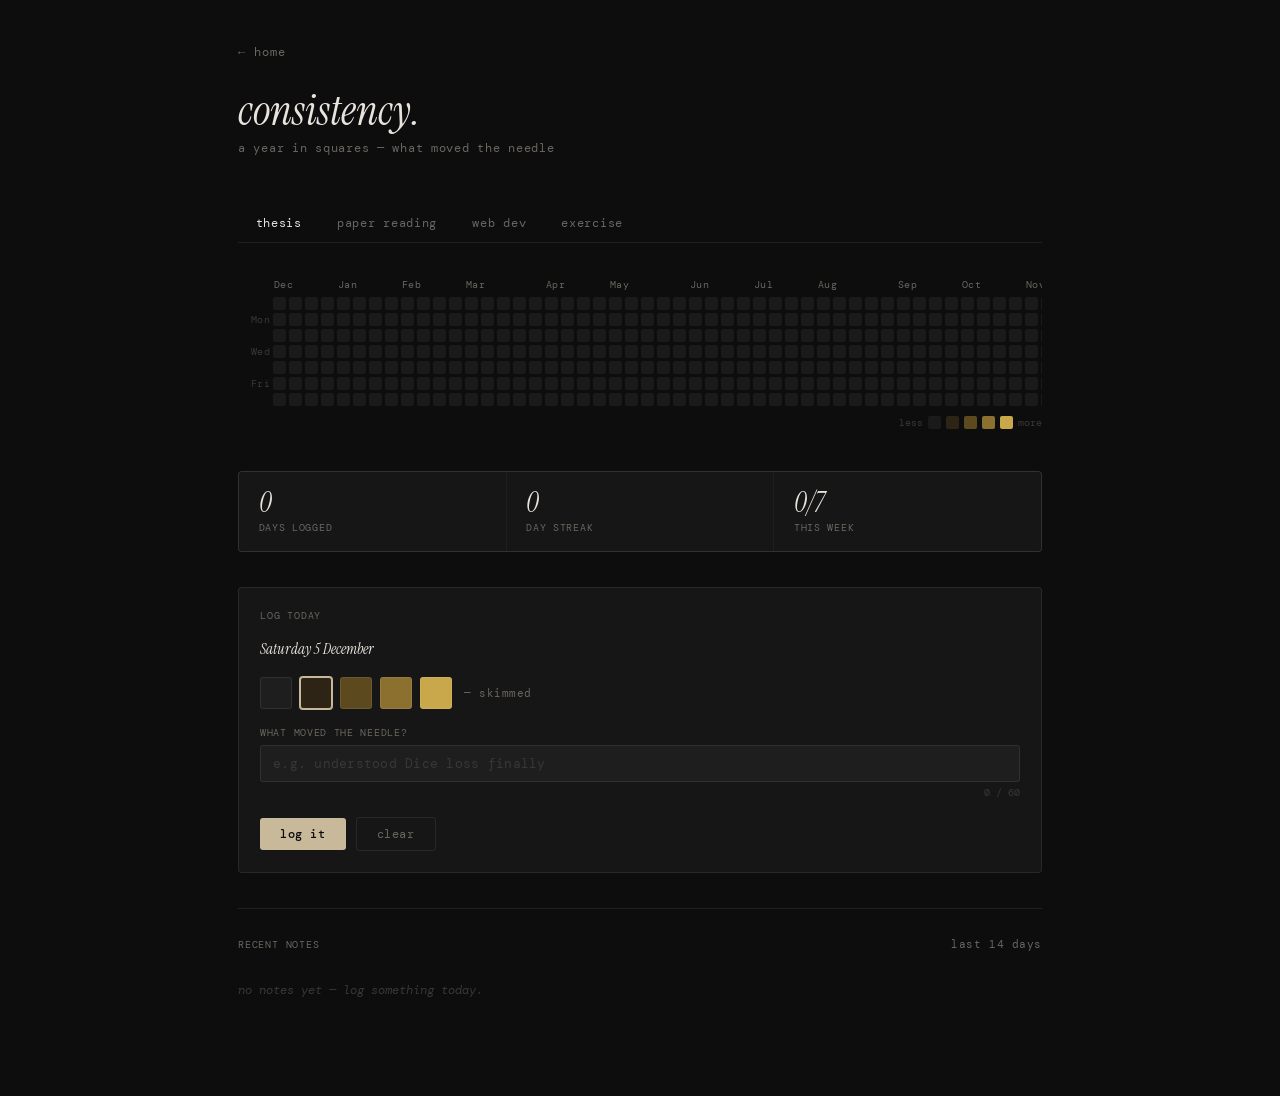
==== habit-tracker.html @ 5e2057b0 "created github like habit tracker" ====
<!DOCTYPE html>
<html lang="en">
<head>
<meta charset="UTF-8">
<meta name="viewport" content="width=device-width, initial-scale=1.0">
<title>Habit Tracker — Sanju</title>
<link rel="preconnect" href="https://fonts.googleapis.com">
<link href="https://fonts.googleapis.com/css2?family=Instrument+Serif:ital@0;1&family=DM+Mono:wght@300;400;500&display=swap" rel="stylesheet">
<style>
  *, *::before, *::after { box-sizing: border-box; margin: 0; padding: 0; }
  :root {
    --bg: #0d0d0d; --surface: #161616; --surface2: #1e1e1e;
    --border: rgba(255,255,255,0.08); --border-hover: rgba(255,255,255,0.18);
    --text: #e8e3dc; --text-muted: #6b6660; --text-dim: #3a3835;
    --accent: #c8b99a; --font-serif: 'Instrument Serif', Georgia, serif;
    --font-mono: 'DM Mono', monospace;
  }
  html { background: var(--bg); color: var(--text); font-family: var(--font-mono); font-size: 14px; }
  body { min-height: 100vh; padding: 3rem 2rem 6rem; max-width: 860px; margin: 0 auto; }

  header { margin-bottom: 3.5rem; }
  header a { color: var(--text-muted); text-decoration: none; font-size: 12px; letter-spacing: 0.08em; display: inline-block; margin-bottom: 2rem; transition: color 0.2s; }
  header a:hover { color: var(--text); }
  header a::before { content: '← '; }
  h1 { font-family: var(--font-serif); font-size: clamp(2rem, 5vw, 3rem); font-weight: 400; font-style: italic; color: var(--text); line-height: 1.1; margin-bottom: 0.4rem; }
  .subtitle { color: var(--text-muted); font-size: 12px; letter-spacing: 0.06em; }

  .habits-nav { display: flex; gap: 0; border-bottom: 1px solid var(--border); margin-bottom: 2.5rem; overflow-x: auto; scrollbar-width: none; }
  .habits-nav::-webkit-scrollbar { display: none; }
  .hnav-btn { background: none; border: none; color: var(--text-muted); font-family: var(--font-mono); font-size: 12px; letter-spacing: 0.06em; padding: 0.75rem 1.25rem; cursor: pointer; border-bottom: 1.5px solid transparent; margin-bottom: -1px; transition: all 0.2s; white-space: nowrap; }
  .hnav-btn:hover { color: var(--text); }
  .hnav-btn.active { color: var(--text); border-bottom-color: var(--accent); }

  .grid-wrap { overflow-x: auto; scrollbar-width: thin; scrollbar-color: var(--border) transparent; padding-bottom: 0.5rem; }
  .grid-inner { min-width: 680px; }
  .month-row { display: flex; margin-left: 36px; margin-bottom: 6px; gap: 3px; }
  .month-slot { width: 13px; font-size: 10px; color: var(--text-muted); letter-spacing: 0.04em; flex-shrink: 0; }
  .day-row { display: flex; align-items: center; gap: 3px; margin-bottom: 3px; }
  .day-label { width: 32px; font-size: 10px; color: var(--text-dim); text-align: right; flex-shrink: 0; letter-spacing: 0.04em; }
  .cell { width: 13px; height: 13px; border-radius: 2px; cursor: pointer; flex-shrink: 0; transition: transform 0.1s; position: relative; }
  .cell:hover { transform: scale(1.35); z-index: 2; }
  .cell.future { cursor: default; }
  .cell.future:hover { transform: none; }
  .cell.has-note::after { content: ''; position: absolute; top: 1px; right: 1px; width: 3px; height: 3px; border-radius: 50%; background: rgba(255,255,255,0.55); }

  .legend-row { display: flex; align-items: center; gap: 5px; margin-top: 10px; justify-content: flex-end; }
  .legend-row span { font-size: 10px; color: var(--text-dim); }
  .legend-cell { width: 13px; height: 13px; border-radius: 2px; }

  .stats-row { display: grid; grid-template-columns: repeat(3, 1fr); gap: 1px; margin: 2.5rem 0; background: var(--border); border: 1px solid var(--border); border-radius: 4px; overflow: hidden; }
  .stat-box { background: var(--surface); padding: 1.2rem 1.4rem; }
  .stat-box .val { font-family: var(--font-serif); font-size: 2rem; font-style: italic; color: var(--text); line-height: 1; }
  .stat-box .lbl { font-size: 10px; color: var(--text-muted); letter-spacing: 0.07em; margin-top: 0.3rem; text-transform: uppercase; }

  .log-section { border: 1px solid var(--border); border-radius: 4px; padding: 1.5rem; background: var(--surface); }
  .log-title { font-size: 10px; letter-spacing: 0.08em; text-transform: uppercase; color: var(--text-muted); margin-bottom: 1.25rem; }
  .log-date { font-family: var(--font-serif); font-style: italic; font-size: 1.1rem; color: var(--text); margin-bottom: 1.25rem; }

  .intensity-track { display: flex; gap: 8px; align-items: center; margin-bottom: 1.25rem; flex-wrap: wrap; }
  .intensity-btn { width: 32px; height: 32px; border-radius: 3px; border: 1px solid var(--border); background: none; cursor: pointer; transition: all 0.15s; }
  .intensity-btn:hover { border-color: var(--border-hover); }
  .intensity-btn.selected { border-color: var(--accent); box-shadow: 0 0 0 1px var(--accent); }
  .intensity-label { font-size: 11px; color: var(--text-muted); margin-left: 4px; letter-spacing: 0.05em; }

  .needle-wrap { margin-bottom: 1.25rem; }
  .needle-label { font-size: 10px; letter-spacing: 0.07em; text-transform: uppercase; color: var(--text-muted); margin-bottom: 6px; }
  .needle-input { width: 100%; background: var(--surface2); border: 1px solid var(--border); border-radius: 3px; color: var(--text); font-family: var(--font-mono); font-size: 13px; padding: 9px 12px; outline: none; transition: border-color 0.2s; letter-spacing: 0.02em; }
  .needle-input:focus { border-color: var(--border-hover); }
  .needle-input::placeholder { color: var(--text-dim); }
  .char-count { font-size: 10px; color: var(--text-dim); text-align: right; margin-top: 4px; }

  .log-actions { display: flex; gap: 10px; align-items: center; }
  .btn { font-family: var(--font-mono); font-size: 12px; padding: 8px 20px; border-radius: 3px; cursor: pointer; letter-spacing: 0.05em; transition: all 0.15s; }
  .btn-primary { background: var(--accent); color: #0d0d0d; border: none; font-weight: 500; }
  .btn-primary:hover { opacity: 0.88; }
  .btn-ghost { background: none; color: var(--text-muted); border: 1px solid var(--border); }
  .btn-ghost:hover { border-color: var(--border-hover); color: var(--text); }
  .save-msg { font-size: 11px; color: var(--text-muted); opacity: 0; transition: opacity 0.3s; }
  .save-msg.show { opacity: 1; }

  /* timeline panel */
  .timeline-section { margin-top: 2.5rem; border-top: 1px solid var(--border); padding-top: 2rem; }
  .timeline-header { display: flex; align-items: baseline; justify-content: space-between; margin-bottom: 1.25rem; }
  .timeline-title { font-size: 10px; letter-spacing: 0.08em; text-transform: uppercase; color: var(--text-muted); }
  .timeline-filter { font-size: 11px; color: var(--text-muted); background: none; border: none; font-family: var(--font-mono); cursor: pointer; letter-spacing: 0.05em; }
  .timeline-entries { display: flex; flex-direction: column; gap: 1px; }
  .tl-entry { display: flex; align-items: baseline; gap: 12px; padding: 9px 12px; border-radius: 3px; transition: background 0.15s; }
  .tl-entry:hover { background: var(--surface2); }
  .tl-dot { width: 8px; height: 8px; border-radius: 2px; flex-shrink: 0; margin-top: 3px; }
  .tl-date { font-size: 11px; color: var(--text-muted); white-space: nowrap; min-width: 90px; }
  .tl-note { font-size: 13px; color: var(--text); flex: 1; }
  .tl-level { font-size: 10px; color: var(--text-dim); white-space: nowrap; }
  .tl-empty { font-size: 12px; color: var(--text-dim); padding: 1rem 0; font-style: italic; }

  .tooltip { position: fixed; background: var(--surface2); border: 1px solid var(--border-hover); border-radius: 3px; font-size: 11px; color: var(--text); padding: 7px 12px; pointer-events: none; display: none; z-index: 999; letter-spacing: 0.03em; max-width: 220px; line-height: 1.5; }

  @media (max-width: 600px) {
    body { padding: 2rem 1rem 4rem; }
    .stats-row { grid-template-columns: 1fr 1fr; }
  }
</style>
</head>
<body>

<header>
  <a href="https://sanju-phd.github.io/brain-site/">home</a>
  <h1>consistency.</h1>
  <p class="subtitle">a year in squares — what moved the needle</p>
</header>

<nav class="habits-nav" id="habits-nav"></nav>

<div class="grid-wrap">
  <div class="grid-inner">
    <div class="month-row" id="month-row"></div>
    <div id="grid-rows"></div>
    <div class="legend-row">
      <span>less</span>
      <div class="legend-cell" id="lc0"></div>
      <div class="legend-cell" id="lc1"></div>
      <div class="legend-cell" id="lc2"></div>
      <div class="legend-cell" id="lc3"></div>
      <div class="legend-cell" id="lc4"></div>
      <span>more</span>
    </div>
  </div>
</div>

<div class="stats-row" id="stats-row"></div>

<div class="log-section">
  <div class="log-title">log today</div>
  <div class="log-date" id="log-date"></div>

  <div class="intensity-track">
    <div id="intensity-btns" style="display:flex;gap:8px;"></div>
    <span class="intensity-label" id="intensity-label">— none</span>
  </div>

  <div class="needle-wrap">
    <div class="needle-label">what moved the needle?</div>
    <input class="needle-input" id="needle-input" type="text" maxlength="60" placeholder="e.g. understood Dice loss finally" autocomplete="off" />
    <div class="char-count" id="char-count">0 / 60</div>
  </div>

  <div class="log-actions">
    <button class="btn btn-primary" onclick="logToday()">log it</button>
    <button class="btn btn-ghost" onclick="clearToday()">clear</button>
    <span class="save-msg" id="save-msg">saved.</span>
  </div>
</div>

<div class="timeline-section">
  <div class="timeline-header">
    <span class="timeline-title">recent notes</span>
    <button class="timeline-filter" onclick="cycleFilter()" id="filter-btn">last 14 days</button>
  </div>
  <div class="timeline-entries" id="timeline-entries"></div>
</div>

<div class="tooltip" id="tooltip"></div>

<script>
const HABITS = [
  { id:'thesis',  label:'thesis',       colors:['#1a1a1a','#2d2416','#5c4a1e','#8c7030','#c8a84b'], levels:['none','skimmed','read','deep work','flow state'] },
  { id:'papers',  label:'paper reading',colors:['#1a1a1a','#141e2a','#1e3a5f','#2860a0','#4a90d9'], levels:['none','abstract only','partial read','full read','annotated'] },
  { id:'webdev',  label:'web dev',      colors:['#1a1a1a','#1a2218','#2a4024','#3d6b35','#5a9e4a'], levels:['none','browsed','practiced','built','shipped'] },
  { id:'exercise',label:'exercise',     colors:['#1a1a1a','#251418','#4d1f2a','#882d3d','#c24455'], levels:['none','stretch','light','moderate','intense'] },
];
const MONTHS = ['Jan','Feb','Mar','Apr','May','Jun','Jul','Aug','Sep','Oct','Nov','Dec'];
const SHOW_ROWS = [1,3,5];
const SHOW_LABELS = ['Mon','Wed','Fri'];
const FILTER_OPTIONS = [14, 30, 90, 365];
const FILTER_LABELS = ['last 14 days','last 30 days','last 3 months','full year'];

let active = 0;
let selectedLevel = 1;
let filterIdx = 0;
let data = {}; // { habitId: { dateKey: { level, note } } }

function dk(d) { return `${d.getFullYear()}-${String(d.getMonth()+1).padStart(2,'0')}-${String(d.getDate()).padStart(2,'0')}`; }
function today() { const d = new Date(); d.setHours(0,0,0,0); return d; }

function load() {
  HABITS.forEach(h => {
    try { data[h.id] = JSON.parse(localStorage.getItem('ht2_'+h.id)||'{}'); }
    catch(e) { data[h.id] = {}; }
  });
}
function save(id) {
  try { localStorage.setItem('ht2_'+id, JSON.stringify(data[id])); } catch(e){}
}

function getWeeks() {
  const end = today();
  const start = new Date(end); start.setDate(start.getDate()-363);
  while(start.getDay()!==0) start.setDate(start.getDate()-1);
  const weeks=[]; let cur=new Date(start);
  while(cur<=end) {
    const w=[]; for(let d=0;d<7;d++){w.push(new Date(cur));cur.setDate(cur.getDate()+1);} weeks.push(w);
  }
  return weeks;
}

function buildNav() {
  const el=document.getElementById('habits-nav'); el.innerHTML='';
  HABITS.forEach((h,i)=>{
    const b=document.createElement('button'); b.className='hnav-btn'+(i===active?' active':'');
    b.textContent=h.label; b.onclick=()=>{active=i;selectedLevel=1;render();};
    el.appendChild(b);
  });
}

function buildGrid(weeks) {
  const h=HABITS[active]; const hd=data[h.id]||{}; const tod=dk(today());
  const mr=document.getElementById('month-row'); mr.innerHTML='';
  let lastM=-1;
  weeks.forEach(w=>{
    const slot=document.createElement('div'); slot.className='month-slot';
    const m=w[0].getMonth();
    if(m!==lastM){slot.textContent=MONTHS[m];lastM=m;}
    mr.appendChild(slot);
  });
  const gr=document.getElementById('grid-rows'); gr.innerHTML='';
  for(let d=0;d<7;d++){
    const row=document.createElement('div'); row.className='day-row';
    const lbl=document.createElement('div'); lbl.className='day-label';
    const si=SHOW_ROWS.indexOf(d); lbl.textContent=si>=0?SHOW_LABELS[si]:'';
    row.appendChild(lbl);
    weeks.forEach(w=>{
      const date=w[d]; const key=dk(date);
      const entry=hd[key]||{level:0,note:''};
      const val=entry.level||0;
      const now=today(); const isFuture=date>now;
      const cell=document.createElement('div');
      cell.className='cell'+(isFuture?' future':'')+((!isFuture&&entry.note)?' has-note':'');
      cell.style.background=isFuture?'#111':h.colors[val];
      if(!isFuture){
        if(key===tod) cell.style.outline='1px solid rgba(200,185,154,0.6)';
        cell.addEventListener('mouseenter',e=>showTip(e,key,entry,h));
        cell.addEventListener('mouseleave',hideTip);
        cell.addEventListener('click',()=>{
          const cur=hd[key]||{level:0,note:''};
          hd[key]={level:(cur.level+1)%5,note:cur.note||''};
          data[h.id]=hd; save(h.id);
          buildGrid(weeks); buildStats(); buildTimeline();
        });
      }
      row.appendChild(cell);
    });
    gr.appendChild(row);
  }
  const lc=h.colors;
  for(let i=0;i<5;i++) document.getElementById('lc'+i).style.background=lc[i];
}

function showTip(e,key,entry,h){
  const tt=document.getElementById('tooltip');
  const d=new Date(key+'T00:00:00');
  const opts={weekday:'short',day:'numeric',month:'short'};
  const val=entry.level||0;
  let html=`${d.toLocaleDateString('en-IN',opts)} · ${h.levels[val]}`;
  if(entry.note) html+=`<br><span style="color:var(--accent);font-style:italic">${entry.note}</span>`;
  tt.innerHTML=html; tt.style.display='block';
  tt.style.left=(e.clientX+14)+'px'; tt.style.top=(e.clientY-40)+'px';
}
function hideTip(){document.getElementById('tooltip').style.display='none';}

function buildStats(){
  const h=HABITS[active]; const hd=data[h.id]||{}; const tod=today();
  const active_days=Object.values(hd).filter(e=>(e.level||0)>0).length;
  let streak=0; let cur=new Date(tod);
  while(true){if((hd[dk(cur)]?.level||0)>0){streak++;cur.setDate(cur.getDate()-1);}else break;}
  let wk=0; for(let i=0;i<7;i++){const d=new Date(tod);d.setDate(d.getDate()-i);if((hd[dk(d)]?.level||0)>0)wk++;}
  document.getElementById('stats-row').innerHTML=`
    <div class="stat-box"><div class="val">${active_days}</div><div class="lbl">days logged</div></div>
    <div class="stat-box"><div class="val">${streak}</div><div class="lbl">day streak</div></div>
    <div class="stat-box"><div class="val">${wk}/7</div><div class="lbl">this week</div></div>`;
}

function buildLogPanel(){
  const h=HABITS[active]; const tod=today();
  document.getElementById('log-date').textContent=tod.toLocaleDateString('en-IN',{weekday:'long',day:'numeric',month:'long'});
  const container=document.getElementById('intensity-btns'); container.innerHTML='';
  for(let i=0;i<5;i++){
    const btn=document.createElement('button'); btn.className='intensity-btn'+(i===selectedLevel?' selected':'');
    btn.style.background=i===0?'var(--surface2)':h.colors[i];
    btn.title=h.levels[i];
    btn.onclick=()=>{selectedLevel=i;buildLogPanel();};
    container.appendChild(btn);
  }
  document.getElementById('intensity-label').textContent=`— ${h.levels[selectedLevel]}`;
  const existing=data[h.id]?.[dk(tod)];
  const inp=document.getElementById('needle-input');
  inp.value=existing?.note||'';
  document.getElementById('char-count').textContent=`${inp.value.length} / 60`;
}

function buildTimeline(){
  const h=HABITS[active]; const hd=data[h.id]||{}; const tod=today();
  const days=FILTER_OPTIONS[filterIdx];
  const entries=[];
  for(let i=0;i<days;i++){
    const d=new Date(tod); d.setDate(d.getDate()-i);
    const key=dk(d); const entry=hd[key];
    if(entry&&(entry.level>0||entry.note)) entries.push({key,date:new Date(d),entry});
  }
  const el=document.getElementById('timeline-entries'); el.innerHTML='';
  if(entries.length===0){
    const em=document.createElement('div'); em.className='tl-empty';
    em.textContent='no notes yet — log something today.'; el.appendChild(em); return;
  }
  entries.forEach(({key,date,entry})=>{
    const row=document.createElement('div'); row.className='tl-entry';
    const dot=document.createElement('div'); dot.className='tl-dot';
    dot.style.background=h.colors[entry.level||0]; row.appendChild(dot);
    const dateEl=document.createElement('div'); dateEl.className='tl-date';
    dateEl.textContent=date.toLocaleDateString('en-IN',{weekday:'short',day:'numeric',month:'short'});
    row.appendChild(dateEl);
    const noteEl=document.createElement('div'); noteEl.className='tl-note';
    noteEl.textContent=entry.note||'—'; row.appendChild(noteEl);
    const lvlEl=document.createElement('div'); lvlEl.className='tl-level';
    lvlEl.textContent=h.levels[entry.level||0]; row.appendChild(lvlEl);
    el.appendChild(row);
  });
}

function cycleFilter(){
  filterIdx=(filterIdx+1)%FILTER_OPTIONS.length;
  document.getElementById('filter-btn').textContent=FILTER_LABELS[filterIdx];
  buildTimeline();
}

document.getElementById('needle-input').addEventListener('input',function(){
  document.getElementById('char-count').textContent=`${this.value.length} / 60`;
});

function logToday(){
  const h=HABITS[active]; const key=dk(today());
  if(!data[h.id]) data[h.id]={};
  const note=document.getElementById('needle-input').value.trim();
  data[h.id][key]={level:selectedLevel,note};
  save(h.id);
  const weeks=getWeeks(); buildGrid(weeks); buildStats(); buildTimeline();
  const msg=document.getElementById('save-msg');
  msg.classList.add('show'); setTimeout(()=>msg.classList.remove('show'),2000);
}

function clearToday(){
  const h=HABITS[active]; const key=dk(today());
  if(data[h.id]){delete data[h.id][key];save(h.id);}
  document.getElementById('needle-input').value='';
  document.getElementById('char-count').textContent='0 / 60';
  selectedLevel=1;
  const weeks=getWeeks(); buildGrid(weeks); buildStats(); buildLogPanel(); buildTimeline();
}

function render(){buildNav();const weeks=getWeeks();buildGrid(weeks);buildStats();buildLogPanel();buildTimeline();}

load(); render();
</script>
</body>
</html>
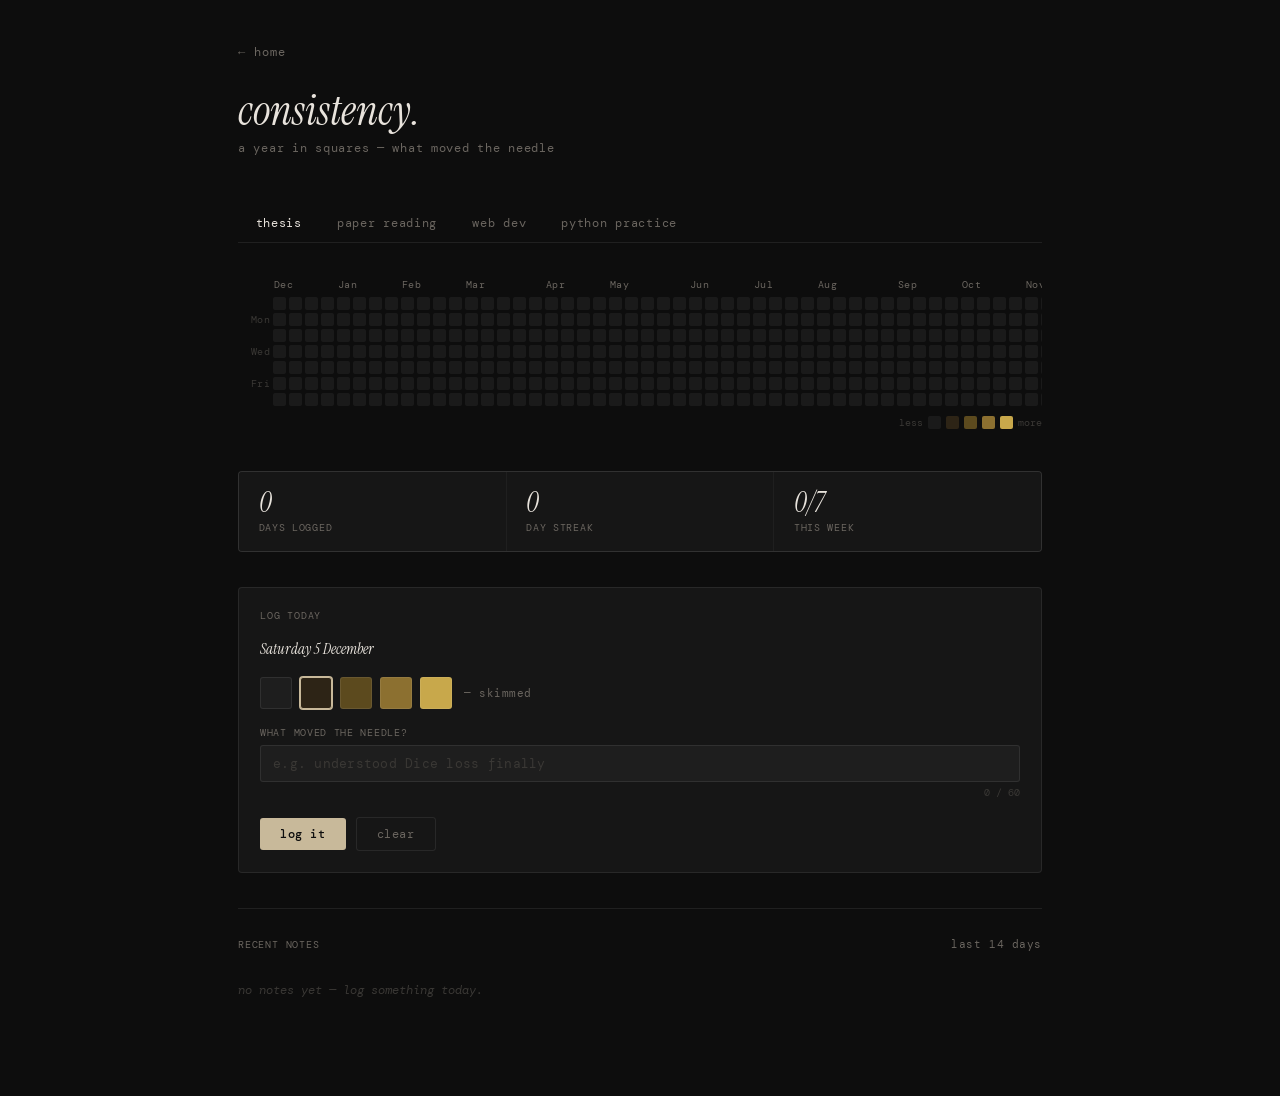
==== commit fc0b129d: "changed exercise icon into python" ====
--- a/habit-tracker.html
+++ b/habit-tracker.html
@@ -165,7 +165,7 @@
   { id:'thesis',  label:'thesis',       colors:['#1a1a1a','#2d2416','#5c4a1e','#8c7030','#c8a84b'], levels:['none','skimmed','read','deep work','flow state'] },
   { id:'papers',  label:'paper reading',colors:['#1a1a1a','#141e2a','#1e3a5f','#2860a0','#4a90d9'], levels:['none','abstract only','partial read','full read','annotated'] },
   { id:'webdev',  label:'web dev',      colors:['#1a1a1a','#1a2218','#2a4024','#3d6b35','#5a9e4a'], levels:['none','browsed','practiced','built','shipped'] },
-  { id:'exercise',label:'exercise',     colors:['#1a1a1a','#251418','#4d1f2a','#882d3d','#c24455'], levels:['none','stretch','light','moderate','intense'] },
+  { id:'python',label:'python practice',     colors:['#1a1a1a','#251418','#4d1f2a','#882d3d','#c24455'], levels:['none','skimmed','revision','watching','build'] },
 ];
 const MONTHS = ['Jan','Feb','Mar','Apr','May','Jun','Jul','Aug','Sep','Oct','Nov','Dec'];
 const SHOW_ROWS = [1,3,5];
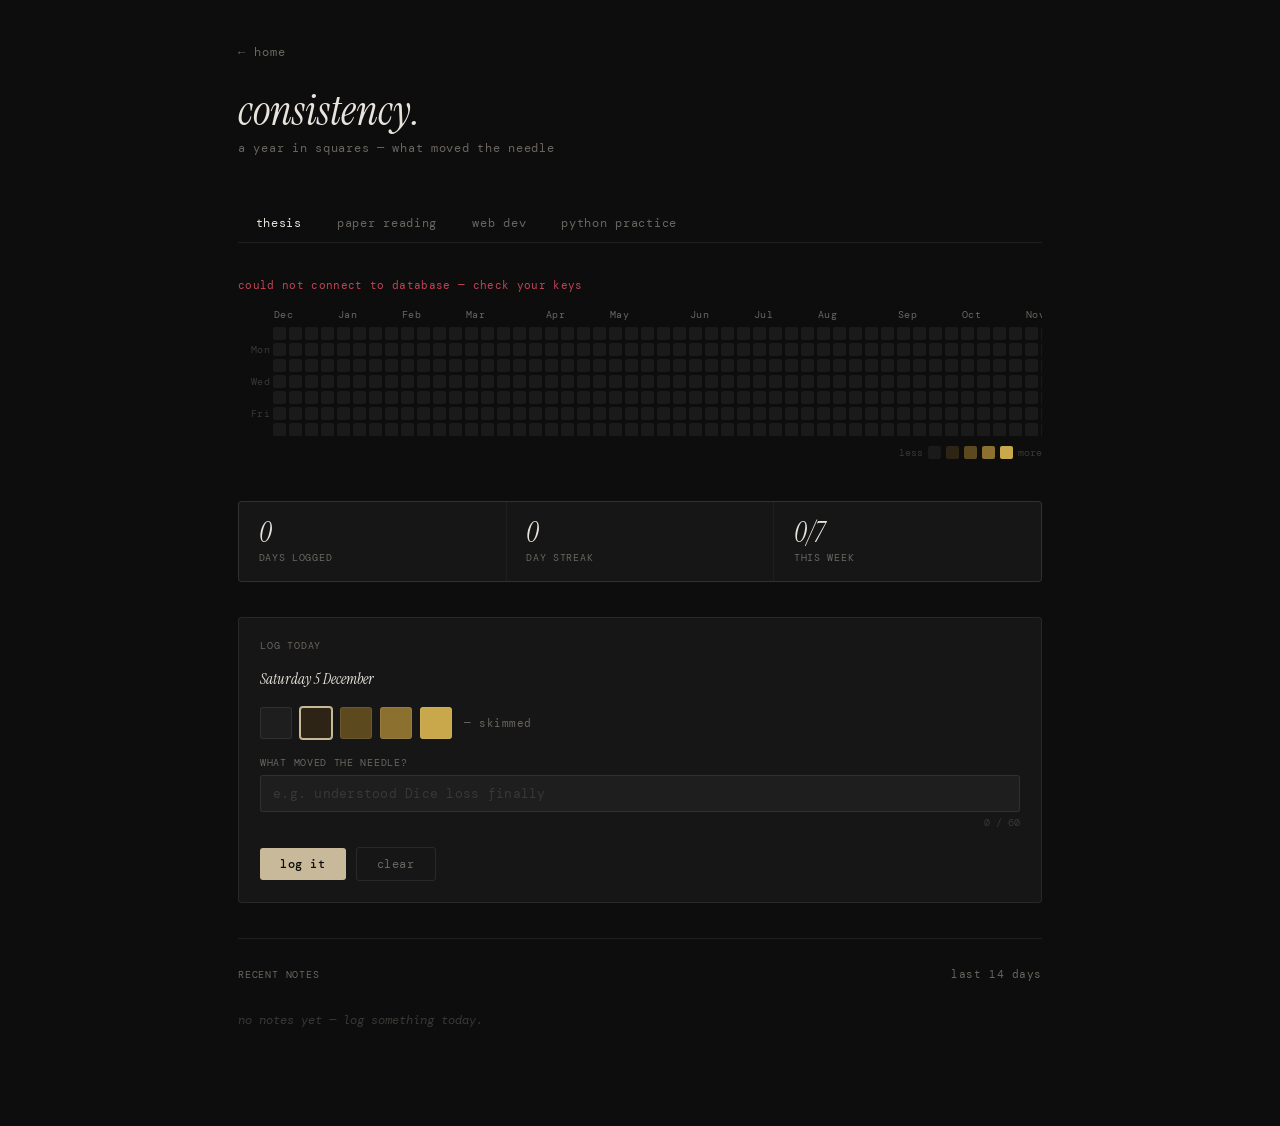
==== commit 7361edf4: "Add files via upload" ====
--- a/habit-tracker.html
+++ b/habit-tracker.html
@@ -17,20 +17,17 @@
   }
   html { background: var(--bg); color: var(--text); font-family: var(--font-mono); font-size: 14px; }
   body { min-height: 100vh; padding: 3rem 2rem 6rem; max-width: 860px; margin: 0 auto; }
-
   header { margin-bottom: 3.5rem; }
   header a { color: var(--text-muted); text-decoration: none; font-size: 12px; letter-spacing: 0.08em; display: inline-block; margin-bottom: 2rem; transition: color 0.2s; }
   header a:hover { color: var(--text); }
   header a::before { content: '← '; }
   h1 { font-family: var(--font-serif); font-size: clamp(2rem, 5vw, 3rem); font-weight: 400; font-style: italic; color: var(--text); line-height: 1.1; margin-bottom: 0.4rem; }
   .subtitle { color: var(--text-muted); font-size: 12px; letter-spacing: 0.06em; }
-
   .habits-nav { display: flex; gap: 0; border-bottom: 1px solid var(--border); margin-bottom: 2.5rem; overflow-x: auto; scrollbar-width: none; }
   .habits-nav::-webkit-scrollbar { display: none; }
   .hnav-btn { background: none; border: none; color: var(--text-muted); font-family: var(--font-mono); font-size: 12px; letter-spacing: 0.06em; padding: 0.75rem 1.25rem; cursor: pointer; border-bottom: 1.5px solid transparent; margin-bottom: -1px; transition: all 0.2s; white-space: nowrap; }
   .hnav-btn:hover { color: var(--text); }
   .hnav-btn.active { color: var(--text); border-bottom-color: var(--accent); }
-
   .grid-wrap { overflow-x: auto; scrollbar-width: thin; scrollbar-color: var(--border) transparent; padding-bottom: 0.5rem; }
   .grid-inner { min-width: 680px; }
   .month-row { display: flex; margin-left: 36px; margin-bottom: 6px; gap: 3px; }
@@ -42,47 +39,43 @@
   .cell.future { cursor: default; }
   .cell.future:hover { transform: none; }
   .cell.has-note::after { content: ''; position: absolute; top: 1px; right: 1px; width: 3px; height: 3px; border-radius: 50%; background: rgba(255,255,255,0.55); }
-
   .legend-row { display: flex; align-items: center; gap: 5px; margin-top: 10px; justify-content: flex-end; }
   .legend-row span { font-size: 10px; color: var(--text-dim); }
   .legend-cell { width: 13px; height: 13px; border-radius: 2px; }
-
+  .status-bar { font-size: 11px; color: var(--text-muted); margin-bottom: 1rem; min-height: 16px; letter-spacing: 0.03em; }
+  .status-bar.error { color: #c24455; }
   .stats-row { display: grid; grid-template-columns: repeat(3, 1fr); gap: 1px; margin: 2.5rem 0; background: var(--border); border: 1px solid var(--border); border-radius: 4px; overflow: hidden; }
   .stat-box { background: var(--surface); padding: 1.2rem 1.4rem; }
   .stat-box .val { font-family: var(--font-serif); font-size: 2rem; font-style: italic; color: var(--text); line-height: 1; }
   .stat-box .lbl { font-size: 10px; color: var(--text-muted); letter-spacing: 0.07em; margin-top: 0.3rem; text-transform: uppercase; }
-
   .log-section { border: 1px solid var(--border); border-radius: 4px; padding: 1.5rem; background: var(--surface); }
   .log-title { font-size: 10px; letter-spacing: 0.08em; text-transform: uppercase; color: var(--text-muted); margin-bottom: 1.25rem; }
   .log-date { font-family: var(--font-serif); font-style: italic; font-size: 1.1rem; color: var(--text); margin-bottom: 1.25rem; }
-
   .intensity-track { display: flex; gap: 8px; align-items: center; margin-bottom: 1.25rem; flex-wrap: wrap; }
   .intensity-btn { width: 32px; height: 32px; border-radius: 3px; border: 1px solid var(--border); background: none; cursor: pointer; transition: all 0.15s; }
   .intensity-btn:hover { border-color: var(--border-hover); }
   .intensity-btn.selected { border-color: var(--accent); box-shadow: 0 0 0 1px var(--accent); }
   .intensity-label { font-size: 11px; color: var(--text-muted); margin-left: 4px; letter-spacing: 0.05em; }
-
   .needle-wrap { margin-bottom: 1.25rem; }
   .needle-label { font-size: 10px; letter-spacing: 0.07em; text-transform: uppercase; color: var(--text-muted); margin-bottom: 6px; }
   .needle-input { width: 100%; background: var(--surface2); border: 1px solid var(--border); border-radius: 3px; color: var(--text); font-family: var(--font-mono); font-size: 13px; padding: 9px 12px; outline: none; transition: border-color 0.2s; letter-spacing: 0.02em; }
   .needle-input:focus { border-color: var(--border-hover); }
   .needle-input::placeholder { color: var(--text-dim); }
   .char-count { font-size: 10px; color: var(--text-dim); text-align: right; margin-top: 4px; }
-
   .log-actions { display: flex; gap: 10px; align-items: center; }
   .btn { font-family: var(--font-mono); font-size: 12px; padding: 8px 20px; border-radius: 3px; cursor: pointer; letter-spacing: 0.05em; transition: all 0.15s; }
   .btn-primary { background: var(--accent); color: #0d0d0d; border: none; font-weight: 500; }
   .btn-primary:hover { opacity: 0.88; }
+  .btn-primary:disabled { opacity: 0.4; cursor: not-allowed; }
   .btn-ghost { background: none; color: var(--text-muted); border: 1px solid var(--border); }
   .btn-ghost:hover { border-color: var(--border-hover); color: var(--text); }
   .save-msg { font-size: 11px; color: var(--text-muted); opacity: 0; transition: opacity 0.3s; }
   .save-msg.show { opacity: 1; }
-
-  /* timeline panel */
   .timeline-section { margin-top: 2.5rem; border-top: 1px solid var(--border); padding-top: 2rem; }
   .timeline-header { display: flex; align-items: baseline; justify-content: space-between; margin-bottom: 1.25rem; }
   .timeline-title { font-size: 10px; letter-spacing: 0.08em; text-transform: uppercase; color: var(--text-muted); }
   .timeline-filter { font-size: 11px; color: var(--text-muted); background: none; border: none; font-family: var(--font-mono); cursor: pointer; letter-spacing: 0.05em; }
+  .timeline-filter:hover { color: var(--text); }
   .timeline-entries { display: flex; flex-direction: column; gap: 1px; }
   .tl-entry { display: flex; align-items: baseline; gap: 12px; padding: 9px 12px; border-radius: 3px; transition: background 0.15s; }
   .tl-entry:hover { background: var(--surface2); }
@@ -91,16 +84,15 @@
   .tl-note { font-size: 13px; color: var(--text); flex: 1; }
   .tl-level { font-size: 10px; color: var(--text-dim); white-space: nowrap; }
   .tl-empty { font-size: 12px; color: var(--text-dim); padding: 1rem 0; font-style: italic; }
-
   .tooltip { position: fixed; background: var(--surface2); border: 1px solid var(--border-hover); border-radius: 3px; font-size: 11px; color: var(--text); padding: 7px 12px; pointer-events: none; display: none; z-index: 999; letter-spacing: 0.03em; max-width: 220px; line-height: 1.5; }
-
-  @media (max-width: 600px) {
-    body { padding: 2rem 1rem 4rem; }
-    .stats-row { grid-template-columns: 1fr 1fr; }
-  }
+  .loading-overlay { position: fixed; inset: 0; background: var(--bg); display: flex; align-items: center; justify-content: center; z-index: 9999; font-size: 12px; color: var(--text-muted); letter-spacing: 0.08em; transition: opacity 0.4s; }
+  .loading-overlay.hidden { opacity: 0; pointer-events: none; }
+  @media (max-width: 600px) { body { padding: 2rem 1rem 4rem; } .stats-row { grid-template-columns: 1fr 1fr; } }
 </style>
 </head>
 <body>
+
+<div class="loading-overlay" id="loading">loading your data...</div>
 
 <header>
   <a href="https://sanju-phd.github.io/brain-site/">home</a>
@@ -109,6 +101,8 @@
 </header>
 
 <nav class="habits-nav" id="habits-nav"></nav>
+
+<div class="status-bar" id="status-bar"></div>
 
 <div class="grid-wrap">
   <div class="grid-inner">
@@ -131,20 +125,17 @@
 <div class="log-section">
   <div class="log-title">log today</div>
   <div class="log-date" id="log-date"></div>
-
   <div class="intensity-track">
     <div id="intensity-btns" style="display:flex;gap:8px;"></div>
     <span class="intensity-label" id="intensity-label">— none</span>
   </div>
-
   <div class="needle-wrap">
     <div class="needle-label">what moved the needle?</div>
     <input class="needle-input" id="needle-input" type="text" maxlength="60" placeholder="e.g. understood Dice loss finally" autocomplete="off" />
     <div class="char-count" id="char-count">0 / 60</div>
   </div>
-
   <div class="log-actions">
-    <button class="btn btn-primary" onclick="logToday()">log it</button>
+    <button class="btn btn-primary" id="log-btn" onclick="logToday()">log it</button>
     <button class="btn btn-ghost" onclick="clearToday()">clear</button>
     <span class="save-msg" id="save-msg">saved.</span>
   </div>
@@ -161,66 +152,118 @@
 <div class="tooltip" id="tooltip"></div>
 
 <script>
+// ============================================================
+// CONFIGURATION — paste your values here before uploading
+// ============================================================
+const SUPABASE_URL = 'https://xdgmbheszmzrhxxbqvht.supabase.co';
+const SUPABASE_ANON_KEY = 'eyJhbGciOiJIUzI1NiIsInR5cCI6IkpXVCJ9.eyJpc3MiOiJzdXBhYmFzZSIsInJlZiI6InhkZ21iaGVzem16cmh4eGJxdmh0Iiwicm9sZSI6ImFub24iLCJpYXQiOjE3Nzk4NjU2MDQsImV4cCI6MjA5NTQ0MTYwNH0.X6a4Z-MAn8DPRvSLpQFs8_rLUBSHCCoTdlub5bjbYsc';
+// ============================================================
+
 const HABITS = [
-  { id:'thesis',  label:'thesis',       colors:['#1a1a1a','#2d2416','#5c4a1e','#8c7030','#c8a84b'], levels:['none','skimmed','read','deep work','flow state'] },
-  { id:'papers',  label:'paper reading',colors:['#1a1a1a','#141e2a','#1e3a5f','#2860a0','#4a90d9'], levels:['none','abstract only','partial read','full read','annotated'] },
-  { id:'webdev',  label:'web dev',      colors:['#1a1a1a','#1a2218','#2a4024','#3d6b35','#5a9e4a'], levels:['none','browsed','practiced','built','shipped'] },
-  { id:'python',label:'python practice',     colors:['#1a1a1a','#251418','#4d1f2a','#882d3d','#c24455'], levels:['none','skimmed','revision','watching','build'] },
+  { id:'thesis',   label:'thesis',        colors:['#1a1a1a','#2d2416','#5c4a1e','#8c7030','#c8a84b'], levels:['none','skimmed','read','deep work','flow state'] },
+  { id:'papers',   label:'paper reading', colors:['#1a1a1a','#141e2a','#1e3a5f','#2860a0','#4a90d9'], levels:['none','abstract only','partial read','full read','annotated'] },
+  { id:'webdev',   label:'web dev',       colors:['#1a1a1a','#1a2218','#2a4024','#3d6b35','#5a9e4a'], levels:['none','browsed','practiced','built','shipped'] },
+  { id:'python',   label:'python practice',colors:['#1a1a1a','#1a1a2a','#252550','#3535a0','#5a5ae0'], levels:['none','read docs','ran examples','wrote code','solved problems'] },
 ];
+
 const MONTHS = ['Jan','Feb','Mar','Apr','May','Jun','Jul','Aug','Sep','Oct','Nov','Dec'];
 const SHOW_ROWS = [1,3,5];
 const SHOW_LABELS = ['Mon','Wed','Fri'];
-const FILTER_OPTIONS = [14, 30, 90, 365];
+const FILTER_OPTIONS = [14,30,90,365];
 const FILTER_LABELS = ['last 14 days','last 30 days','last 3 months','full year'];
 
 let active = 0;
 let selectedLevel = 1;
 let filterIdx = 0;
-let data = {}; // { habitId: { dateKey: { level, note } } }
-
-function dk(d) { return `${d.getFullYear()}-${String(d.getMonth()+1).padStart(2,'0')}-${String(d.getDate()).padStart(2,'0')}`; }
+let cache = {};  // cache[habitId][dateKey] = {level, note}
+
+// ── Supabase helpers ─────────────────────────────────────────
+async function sbFetch(path, options={}) {
+  const res = await fetch(`${SUPABASE_URL}/rest/v1/${path}`, {
+    headers: {
+      'apikey': SUPABASE_ANON_KEY,
+      'Authorization': `Bearer ${SUPABASE_ANON_KEY}`,
+      'Content-Type': 'application/json',
+      'Prefer': options.prefer || '',
+    },
+    ...options,
+  });
+  if (!res.ok) {
+    const err = await res.text();
+    throw new Error(err);
+  }
+  const text = await res.text();
+  return text ? JSON.parse(text) : null;
+}
+
+async function loadAllData() {
+  const rows = await sbFetch('habits?select=habit_id,date_key,level,note&order=date_key.desc');
+  cache = {};
+  HABITS.forEach(h => cache[h.id] = {});
+  (rows||[]).forEach(r => {
+    if (!cache[r.habit_id]) cache[r.habit_id] = {};
+    cache[r.habit_id][r.date_key] = { level: r.level, note: r.note||'' };
+  });
+}
+
+async function upsertRow(habitId, dateKey, level, note) {
+  await sbFetch('habits', {
+    method: 'POST',
+    prefer: 'resolution=merge-duplicates',
+    body: JSON.stringify({ habit_id: habitId, date_key: dateKey, level, note }),
+  });
+}
+
+async function deleteRow(habitId, dateKey) {
+  await sbFetch(`habits?habit_id=eq.${habitId}&date_key=eq.${dateKey}`, {
+    method: 'DELETE',
+  });
+}
+
+// ── Date helpers ─────────────────────────────────────────────
+function dk(d) {
+  return `${d.getFullYear()}-${String(d.getMonth()+1).padStart(2,'0')}-${String(d.getDate()).padStart(2,'0')}`;
+}
 function today() { const d = new Date(); d.setHours(0,0,0,0); return d; }
-
-function load() {
-  HABITS.forEach(h => {
-    try { data[h.id] = JSON.parse(localStorage.getItem('ht2_'+h.id)||'{}'); }
-    catch(e) { data[h.id] = {}; }
-  });
-}
-function save(id) {
-  try { localStorage.setItem('ht2_'+id, JSON.stringify(data[id])); } catch(e){}
-}
 
 function getWeeks() {
   const end = today();
   const start = new Date(end); start.setDate(start.getDate()-363);
   while(start.getDay()!==0) start.setDate(start.getDate()-1);
   const weeks=[]; let cur=new Date(start);
-  while(cur<=end) {
-    const w=[]; for(let d=0;d<7;d++){w.push(new Date(cur));cur.setDate(cur.getDate()+1);} weeks.push(w);
+  while(cur<=end){
+    const w=[]; for(let d=0;d<7;d++){w.push(new Date(cur));cur.setDate(cur.getDate()+1);}
+    weeks.push(w);
   }
   return weeks;
 }
 
+// ── UI builders ──────────────────────────────────────────────
 function buildNav() {
   const el=document.getElementById('habits-nav'); el.innerHTML='';
   HABITS.forEach((h,i)=>{
-    const b=document.createElement('button'); b.className='hnav-btn'+(i===active?' active':'');
-    b.textContent=h.label; b.onclick=()=>{active=i;selectedLevel=1;render();};
+    const b=document.createElement('button');
+    b.className='hnav-btn'+(i===active?' active':'');
+    b.textContent=h.label;
+    b.onclick=()=>{ active=i; selectedLevel=1; render(); };
     el.appendChild(b);
   });
 }
 
 function buildGrid(weeks) {
-  const h=HABITS[active]; const hd=data[h.id]||{}; const tod=dk(today());
+  const h=HABITS[active];
+  const hd=cache[h.id]||{};
+  const tod=dk(today());
+
   const mr=document.getElementById('month-row'); mr.innerHTML='';
   let lastM=-1;
   weeks.forEach(w=>{
     const slot=document.createElement('div'); slot.className='month-slot';
     const m=w[0].getMonth();
-    if(m!==lastM){slot.textContent=MONTHS[m];lastM=m;}
+    if(m!==lastM){ slot.textContent=MONTHS[m]; lastM=m; }
     mr.appendChild(slot);
   });
+
   const gr=document.getElementById('grid-rows'); gr.innerHTML='';
   for(let d=0;d<7;d++){
     const row=document.createElement('div'); row.className='day-row';
@@ -241,8 +284,10 @@
         cell.addEventListener('mouseleave',hideTip);
         cell.addEventListener('click',()=>{
           const cur=hd[key]||{level:0,note:''};
-          hd[key]={level:(cur.level+1)%5,note:cur.note||''};
-          data[h.id]=hd; save(h.id);
+          const newLevel=(cur.level+1)%5;
+          hd[key]={level:newLevel,note:cur.note||''};
+          cache[h.id]=hd;
+          upsertRow(h.id,key,newLevel,cur.note||'').catch(()=>setStatus('save failed — check connection','error'));
           buildGrid(weeks); buildStats(); buildTimeline();
         });
       }
@@ -250,6 +295,7 @@
     });
     gr.appendChild(row);
   }
+
   const lc=h.colors;
   for(let i=0;i<5;i++) document.getElementById('lc'+i).style.background=lc[i];
 }
@@ -262,16 +308,17 @@
   let html=`${d.toLocaleDateString('en-IN',opts)} · ${h.levels[val]}`;
   if(entry.note) html+=`<br><span style="color:var(--accent);font-style:italic">${entry.note}</span>`;
   tt.innerHTML=html; tt.style.display='block';
-  tt.style.left=(e.clientX+14)+'px'; tt.style.top=(e.clientY-40)+'px';
-}
-function hideTip(){document.getElementById('tooltip').style.display='none';}
+  tt.style.left=(e.clientX+14)+'px'; tt.style.top=(e.clientY-44)+'px';
+}
+function hideTip(){ document.getElementById('tooltip').style.display='none'; }
 
 function buildStats(){
-  const h=HABITS[active]; const hd=data[h.id]||{}; const tod=today();
+  const h=HABITS[active]; const hd=cache[h.id]||{}; const tod=today();
   const active_days=Object.values(hd).filter(e=>(e.level||0)>0).length;
   let streak=0; let cur=new Date(tod);
-  while(true){if((hd[dk(cur)]?.level||0)>0){streak++;cur.setDate(cur.getDate()-1);}else break;}
-  let wk=0; for(let i=0;i<7;i++){const d=new Date(tod);d.setDate(d.getDate()-i);if((hd[dk(d)]?.level||0)>0)wk++;}
+  while(true){ if((hd[dk(cur)]?.level||0)>0){streak++;cur.setDate(cur.getDate()-1);}else break; }
+  let wk=0;
+  for(let i=0;i<7;i++){ const d=new Date(tod);d.setDate(d.getDate()-i);if((hd[dk(d)]?.level||0)>0)wk++; }
   document.getElementById('stats-row').innerHTML=`
     <div class="stat-box"><div class="val">${active_days}</div><div class="lbl">days logged</div></div>
     <div class="stat-box"><div class="val">${streak}</div><div class="lbl">day streak</div></div>
@@ -283,21 +330,22 @@
   document.getElementById('log-date').textContent=tod.toLocaleDateString('en-IN',{weekday:'long',day:'numeric',month:'long'});
   const container=document.getElementById('intensity-btns'); container.innerHTML='';
   for(let i=0;i<5;i++){
-    const btn=document.createElement('button'); btn.className='intensity-btn'+(i===selectedLevel?' selected':'');
+    const btn=document.createElement('button');
+    btn.className='intensity-btn'+(i===selectedLevel?' selected':'');
     btn.style.background=i===0?'var(--surface2)':h.colors[i];
     btn.title=h.levels[i];
-    btn.onclick=()=>{selectedLevel=i;buildLogPanel();};
+    btn.onclick=()=>{ selectedLevel=i; buildLogPanel(); };
     container.appendChild(btn);
   }
   document.getElementById('intensity-label').textContent=`— ${h.levels[selectedLevel]}`;
-  const existing=data[h.id]?.[dk(tod)];
+  const existing=cache[h.id]?.[dk(tod)];
   const inp=document.getElementById('needle-input');
   inp.value=existing?.note||'';
   document.getElementById('char-count').textContent=`${inp.value.length} / 60`;
 }
 
 function buildTimeline(){
-  const h=HABITS[active]; const hd=data[h.id]||{}; const tod=today();
+  const h=HABITS[active]; const hd=cache[h.id]||{}; const tod=today();
   const days=FILTER_OPTIONS[filterIdx];
   const entries=[];
   for(let i=0;i<days;i++){
@@ -331,33 +379,63 @@
   buildTimeline();
 }
 
+function setStatus(msg,type=''){
+  const el=document.getElementById('status-bar');
+  el.textContent=msg; el.className='status-bar'+(type?' '+type:'');
+}
+
 document.getElementById('needle-input').addEventListener('input',function(){
   document.getElementById('char-count').textContent=`${this.value.length} / 60`;
 });
 
-function logToday(){
+async function logToday(){
   const h=HABITS[active]; const key=dk(today());
-  if(!data[h.id]) data[h.id]={};
   const note=document.getElementById('needle-input').value.trim();
-  data[h.id][key]={level:selectedLevel,note};
-  save(h.id);
-  const weeks=getWeeks(); buildGrid(weeks); buildStats(); buildTimeline();
-  const msg=document.getElementById('save-msg');
-  msg.classList.add('show'); setTimeout(()=>msg.classList.remove('show'),2000);
-}
-
-function clearToday(){
+  const btn=document.getElementById('log-btn');
+  btn.disabled=true; btn.textContent='saving...';
+  try {
+    await upsertRow(h.id,key,selectedLevel,note);
+    if(!cache[h.id]) cache[h.id]={};
+    cache[h.id][key]={level:selectedLevel,note};
+    const weeks=getWeeks(); buildGrid(weeks); buildStats(); buildTimeline();
+    const msg=document.getElementById('save-msg');
+    msg.classList.add('show'); setTimeout(()=>msg.classList.remove('show'),2000);
+    setStatus('');
+  } catch(e) {
+    setStatus('could not save — check your connection','error');
+  }
+  btn.disabled=false; btn.textContent='log it';
+}
+
+async function clearToday(){
   const h=HABITS[active]; const key=dk(today());
-  if(data[h.id]){delete data[h.id][key];save(h.id);}
-  document.getElementById('needle-input').value='';
-  document.getElementById('char-count').textContent='0 / 60';
-  selectedLevel=1;
-  const weeks=getWeeks(); buildGrid(weeks); buildStats(); buildLogPanel(); buildTimeline();
-}
-
-function render(){buildNav();const weeks=getWeeks();buildGrid(weeks);buildStats();buildLogPanel();buildTimeline();}
-
-load(); render();
+  try {
+    await deleteRow(h.id,key);
+    if(cache[h.id]) delete cache[h.id][key];
+    document.getElementById('needle-input').value='';
+    document.getElementById('char-count').textContent='0 / 60';
+    selectedLevel=1;
+    const weeks=getWeeks(); buildGrid(weeks); buildStats(); buildLogPanel(); buildTimeline();
+  } catch(e) {
+    setStatus('could not clear — check your connection','error');
+  }
+}
+
+function render(){ buildNav(); const weeks=getWeeks(); buildGrid(weeks); buildStats(); buildLogPanel(); buildTimeline(); }
+
+// ── Boot ─────────────────────────────────────────────────────
+(async()=>{
+  try {
+    await loadAllData();
+    render();
+  } catch(e) {
+    setStatus('could not connect to database — check your keys','error');
+    render();
+  }
+  const overlay=document.getElementById('loading');
+  overlay.classList.add('hidden');
+  setTimeout(()=>overlay.remove(),500);
+})();
 </script>
 </body>
 </html>
